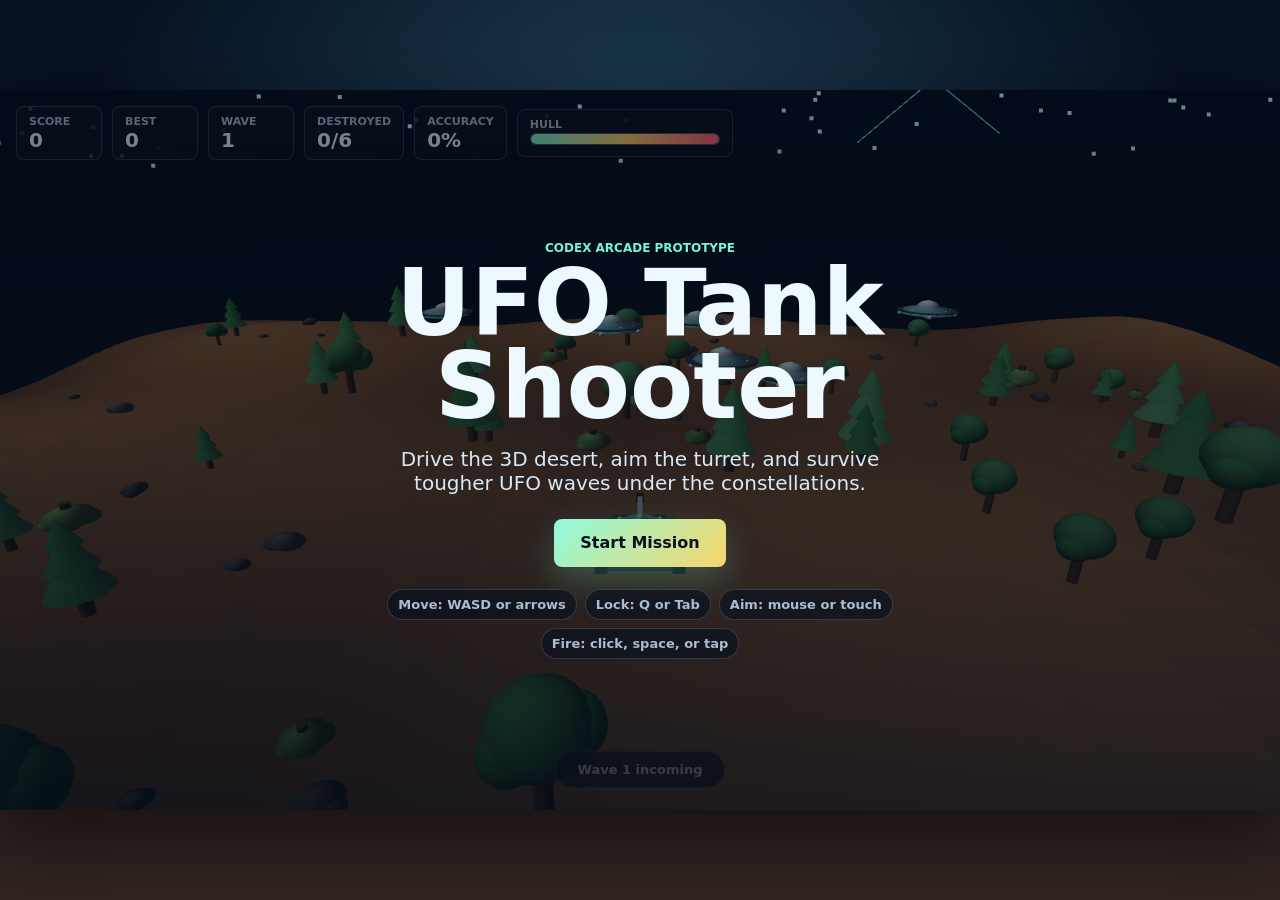
==== games/index.html @ 88548753 "Added tank game." ====
<!doctype html>
<html lang="en">
  <head>
    <meta charset="utf-8">
    <meta name="viewport" content="width=device-width, initial-scale=1, viewport-fit=cover, user-scalable=no">
    <title>UFO Tank Shooter</title>
    <link rel="stylesheet" href="styles.css">
  </head>
  <body>
    <main class="game-shell" aria-label="UFO Tank Shooter arcade game">
      <canvas id="game" width="1280" height="720"></canvas>

      <section class="hud" aria-live="polite">
        <div class="hud-group">
          <span class="label">Score</span>
          <strong id="score">0</strong>
        </div>
        <div class="hud-group">
          <span class="label">Best</span>
          <strong id="bestScore">0</strong>
        </div>
        <div class="hud-group">
          <span class="label">Wave</span>
          <strong id="wave">1</strong>
        </div>
        <div class="hud-group">
          <span class="label">Destroyed</span>
          <strong id="destroyed">0</strong>
        </div>
        <div class="hud-group">
          <span class="label">Accuracy</span>
          <strong id="accuracy">0%</strong>
        </div>
        <div class="hud-group">
          <span class="label">Hull</span>
          <div class="meter" aria-label="Hull integrity">
            <span id="healthBar"></span>
          </div>
        </div>
      </section>

      <div class="title-card" id="overlay">
        <p class="kicker">Codex arcade prototype</p>
        <h1>UFO Tank Shooter</h1>
        <p>Drive the 3D desert, aim the turret, and survive tougher UFO waves under the constellations.</p>
        <button id="startButton" type="button">Start Mission</button>
        <div class="controls">
          <span>Move: WASD or arrows</span>
          <span>Lock: Q or Tab</span>
          <span>Aim: mouse or touch</span>
          <span>Fire: click, space, or tap</span>
        </div>
      </div>

      <div class="wave-flash" id="waveFlash"></div>
      <div class="wave-banner" id="waveBanner">Wave 1</div>
      <div class="toast" id="toast">Wave incoming</div>
      <nav class="mobile-controls" id="mobileControls" aria-label="Touch controls">
        <div class="stick-zone" id="moveStick" aria-label="Move tank">
          <div class="stick-knob" id="moveKnob"></div>
        </div>
        <div class="touch-actions">
          <button class="touch-button lock" id="touchLock" type="button">Lock</button>
          <button class="touch-button fire" id="touchFire" type="button">Fire</button>
        </div>
      </nav>
    </main>

    <script src="main.js"></script>
  </body>
</html>
---- games/styles.css ----
:root {
  color-scheme: dark;
  --panel: rgba(11, 17, 28, 0.68);
  --line: rgba(201, 232, 255, 0.18);
  --text: #eef8ff;
  --muted: #a8bed0;
  --accent: #79f4d0;
  --warn: #ffcf67;
  --danger: #ff5d6c;
}

* {
  box-sizing: border-box;
}

html,
body {
  height: 100%;
  margin: 0;
  overscroll-behavior: none;
  -webkit-user-select: none;
  user-select: none;
}

body {
  display: grid;
  place-items: center;
  overflow: hidden;
  background:
    radial-gradient(circle at 50% 18%, rgba(65, 139, 168, 0.34), transparent 34rem),
    linear-gradient(180deg, #06101f 0%, #11152a 54%, #30241e 100%);
  color: var(--text);
  font-family:
    Inter, ui-sans-serif, system-ui, -apple-system, BlinkMacSystemFont, "Segoe UI",
    sans-serif;
  -webkit-tap-highlight-color: transparent;
}

.game-shell {
  position: relative;
  width: min(100vw, 1280px);
  height: min(100dvh, 720px);
  min-height: 420px;
  overflow: hidden;
  background: #07111f;
  box-shadow: 0 24px 70px rgba(0, 0, 0, 0.46);
}

canvas {
  display: block;
  width: 100%;
  height: 100%;
  outline: none;
  cursor: crosshair;
  touch-action: none;
}

.mobile-controls {
  position: absolute;
  left: max(16px, env(safe-area-inset-left));
  right: max(16px, env(safe-area-inset-right));
  bottom: max(16px, env(safe-area-inset-bottom));
  z-index: 4;
  display: none;
  align-items: end;
  justify-content: space-between;
  pointer-events: none;
}

.stick-zone {
  position: relative;
  width: 128px;
  height: 128px;
  border: 1px solid rgba(201, 232, 255, 0.2);
  border-radius: 50%;
  background: rgba(8, 17, 31, 0.34);
  box-shadow: inset 0 0 26px rgba(121, 244, 208, 0.08);
  pointer-events: auto;
  touch-action: none;
}

.stick-knob {
  position: absolute;
  left: 50%;
  top: 50%;
  width: 54px;
  height: 54px;
  border-radius: 50%;
  background: rgba(143, 250, 220, 0.76);
  box-shadow: 0 0 24px rgba(121, 244, 208, 0.32);
  transform: translate(-50%, -50%);
}

.touch-actions {
  display: grid;
  grid-template-columns: 74px 86px;
  gap: 10px;
  align-items: end;
  pointer-events: auto;
}

.touch-button {
  min-width: 0;
  min-height: 58px;
  border: 1px solid rgba(255, 255, 255, 0.18);
  border-radius: 50%;
  background: rgba(8, 17, 31, 0.62);
  color: var(--text);
  font-size: 13px;
  box-shadow: 0 10px 24px rgba(0, 0, 0, 0.28);
  touch-action: none;
}

.touch-button.fire {
  width: 86px;
  height: 86px;
  background: radial-gradient(circle at 35% 30%, #dfffee, #24e883 62%, #0d6b44);
  color: #06101f;
}

.touch-button.lock {
  width: 74px;
  height: 74px;
  color: #fff4a3;
}

.hud {
  position: absolute;
  top: 16px;
  left: 16px;
  right: 16px;
  z-index: 3;
  display: flex;
  align-items: center;
  flex-wrap: wrap;
  gap: 10px;
  pointer-events: none;
}

.hud-group {
  min-width: 86px;
  min-height: 48px;
  padding: 8px 12px;
  border: 1px solid var(--line);
  border-radius: 8px;
  background: var(--panel);
  backdrop-filter: blur(16px);
}

.label {
  display: block;
  margin-bottom: 2px;
  color: var(--muted);
  font-size: 11px;
  font-weight: 800;
  letter-spacing: 0;
  text-transform: uppercase;
}

.hud strong {
  font-size: 20px;
  line-height: 1;
}

.meter {
  width: clamp(96px, 18vw, 190px);
  height: 12px;
  overflow: hidden;
  border: 1px solid rgba(255, 255, 255, 0.16);
  border-radius: 999px;
  background: rgba(255, 255, 255, 0.1);
}

.meter span {
  display: block;
  width: 100%;
  height: 100%;
  border-radius: inherit;
  background: linear-gradient(90deg, var(--accent), var(--warn), var(--danger));
  transform-origin: left center;
}

.title-card {
  position: absolute;
  inset: 0;
  z-index: 6;
  display: grid;
  align-content: center;
  justify-items: center;
  padding: 28px;
  text-align: center;
  background: linear-gradient(180deg, rgba(5, 12, 24, 0.48), rgba(5, 12, 24, 0.82));
  transition: opacity 180ms ease, visibility 180ms ease;
}

.title-card.hidden {
  display: none;
  visibility: hidden;
  opacity: 0;
}

.kicker {
  margin: 0 0 8px;
  color: var(--accent);
  font-size: 12px;
  font-weight: 900;
  letter-spacing: 0;
  text-transform: uppercase;
}

h1 {
  margin: 0;
  max-width: 760px;
  font-size: clamp(48px, 8vw, 92px);
  line-height: 0.9;
  letter-spacing: 0;
}

.title-card p:not(.kicker) {
  max-width: 520px;
  margin: 18px 0 24px;
  color: #d8e8f7;
  font-size: clamp(16px, 2vw, 20px);
}

button {
  min-width: 172px;
  min-height: 48px;
  border: 0;
  border-radius: 8px;
  background: linear-gradient(135deg, #8ffadc, #f7d66c);
  color: #07111f;
  font: inherit;
  font-weight: 900;
  cursor: pointer;
  box-shadow: 0 14px 34px rgba(121, 244, 208, 0.24);
}

button:focus-visible {
  outline: 3px solid #ffffff;
  outline-offset: 4px;
}

.controls {
  display: flex;
  flex-wrap: wrap;
  justify-content: center;
  gap: 8px;
  max-width: 660px;
  margin-top: 22px;
  color: var(--muted);
  font-size: 13px;
  font-weight: 700;
}

.controls span,
.toast {
  border: 1px solid var(--line);
  border-radius: 999px;
  background: rgba(8, 17, 31, 0.64);
  backdrop-filter: blur(14px);
}

.controls span {
  padding: 7px 10px;
}

.toast {
  position: absolute;
  left: 50%;
  bottom: 22px;
  z-index: 5;
  min-width: 170px;
  padding: 10px 14px;
  color: #f3fbff;
  font-size: 13px;
  font-weight: 900;
  text-align: center;
  transform: translate(-50%, 90px);
  transition: transform 180ms ease;
  pointer-events: none;
}

.wave-flash {
  position: absolute;
  inset: 0;
  z-index: 5;
  background: rgba(233, 251, 255, 0.36);
  opacity: 0;
  pointer-events: none;
}

.wave-flash.show {
  animation: wave-flash 520ms ease-out;
}

.wave-banner {
  position: absolute;
  left: 50%;
  top: 42%;
  z-index: 5;
  min-width: 220px;
  padding: 16px 22px;
  border: 1px solid rgba(143, 250, 220, 0.48);
  border-radius: 8px;
  background: rgba(7, 17, 31, 0.72);
  color: #f3fbff;
  font-size: clamp(30px, 6vw, 62px);
  font-weight: 950;
  line-height: 1;
  text-align: center;
  text-transform: uppercase;
  transform: translate(-50%, -50%) scale(0.88);
  opacity: 0;
  pointer-events: none;
  backdrop-filter: blur(16px);
}

.wave-banner.show {
  animation: wave-banner 1150ms ease-out;
}

@keyframes wave-flash {
  0% {
    opacity: 0;
  }

  20% {
    opacity: 1;
  }

  100% {
    opacity: 0;
  }
}

@keyframes wave-banner {
  0% {
    opacity: 0;
    transform: translate(-50%, -50%) scale(0.82);
  }

  18% {
    opacity: 1;
    transform: translate(-50%, -50%) scale(1);
  }

  78% {
    opacity: 1;
    transform: translate(-50%, -50%) scale(1);
  }

  100% {
    opacity: 0;
    transform: translate(-50%, -50%) scale(1.08);
  }
}

.toast.show {
  transform: translate(-50%, 0);
}

@media (max-width: 720px) {
  .game-shell {
    width: 100vw;
    height: 100dvh;
    min-height: 0;
    box-shadow: none;
  }

  .hud {
    top: 10px;
    left: 10px;
    right: 10px;
    gap: 6px;
  }

  .hud-group {
    min-width: 68px;
    min-height: 40px;
    padding: 7px 8px;
  }

  .label {
    font-size: 10px;
  }

  .hud strong {
    font-size: 16px;
  }

  .meter {
    width: 92px;
  }

  .mobile-controls {
    display: flex;
  }

  .title-card {
    padding: 22px 18px calc(120px + env(safe-area-inset-bottom));
  }

  .controls {
    max-width: 360px;
    font-size: 12px;
  }
}

@media (pointer: coarse) {
  .game-shell {
    width: 100vw;
    height: 100dvh;
    min-height: 0;
    box-shadow: none;
  }

  .mobile-controls {
    display: flex;
  }
}

@media (max-width: 420px) {
  .hud-group {
    min-width: 60px;
    padding: 6px 7px;
  }

  .label {
    font-size: 9px;
  }

  .hud strong {
    font-size: 14px;
  }

  .stick-zone {
    width: 112px;
    height: 112px;
  }

  .stick-knob {
    width: 48px;
    height: 48px;
  }

  .touch-actions {
    grid-template-columns: 64px 76px;
  }

  .touch-button.lock {
    width: 64px;
    height: 64px;
  }

  .touch-button.fire {
    width: 76px;
    height: 76px;
  }
}
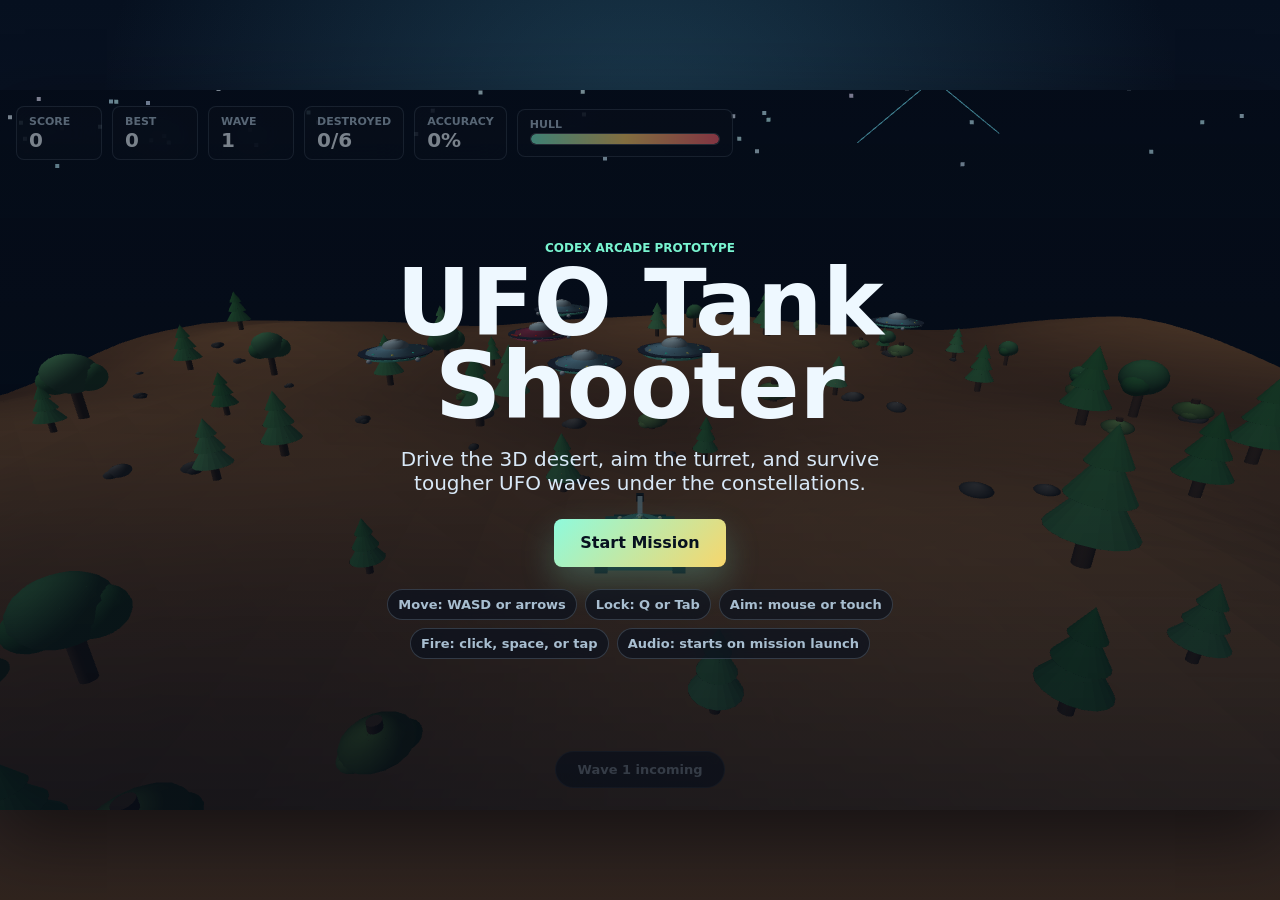
==== commit 4f243867: "Added sound." ====
--- a/games/index.html
+++ b/games/index.html
@@ -49,6 +49,7 @@
           <span>Lock: Q or Tab</span>
           <span>Aim: mouse or touch</span>
           <span>Fire: click, space, or tap</span>
+          <span>Audio: starts on mission launch</span>
         </div>
       </div>
 
